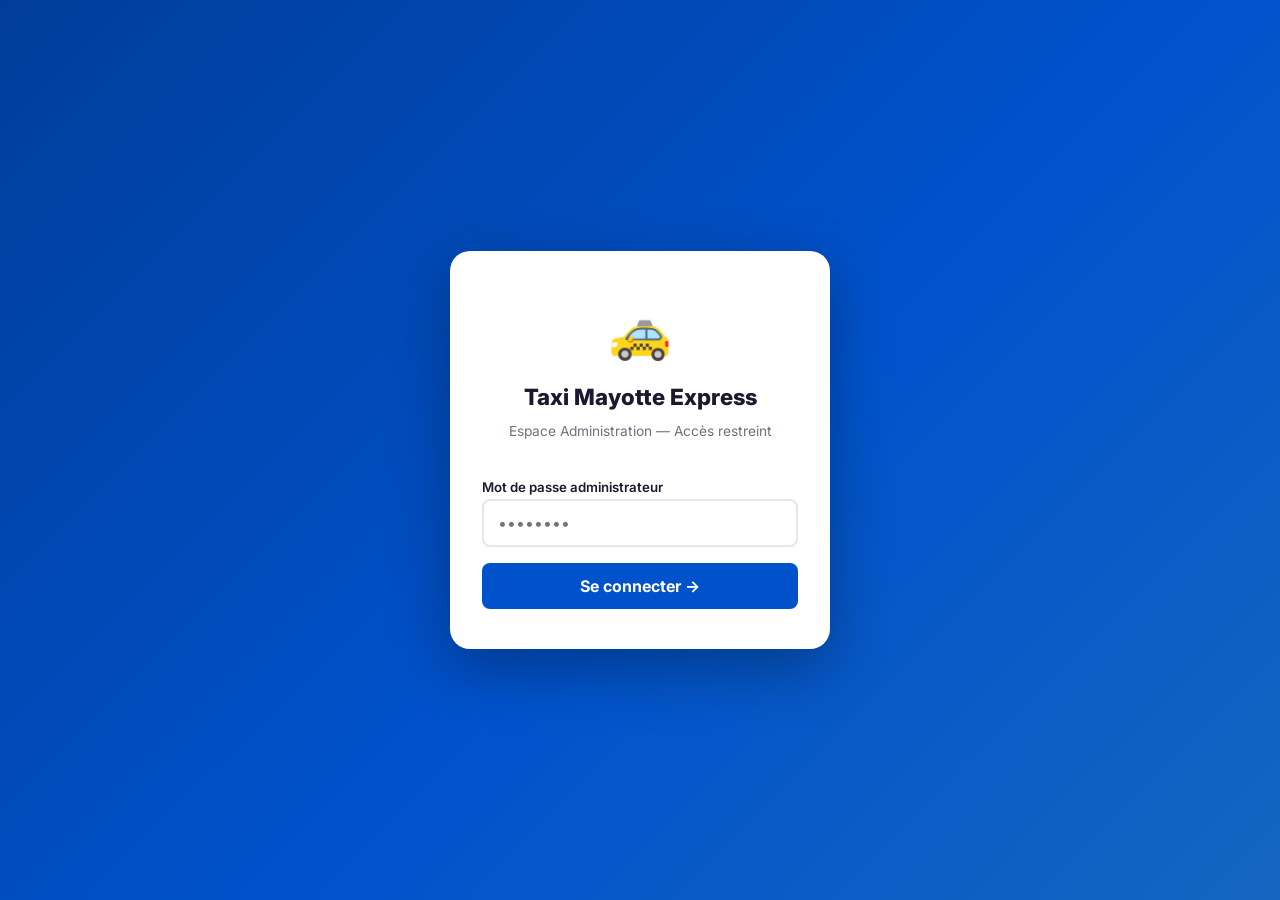
==== admin.html @ 7cada2dc "Ajout page admin avec dashboard, chauffeurs, demandes, abonnements" ====
<!DOCTYPE html>
<html lang="fr">
<head>
  <meta charset="UTF-8"/>
  <meta name="viewport" content="width=device-width,initial-scale=1.0"/>
  <title>Administration — Taxi Mayotte Express</title>
  <link href="https://fonts.googleapis.com/css2?family=Inter:wght@400;500;600;700;800&display=swap" rel="stylesheet"/>
  <style>
  :root{
    --primary:#0052cc;--primary-dark:#003d99;--primary-light:#e8f0fe;
    --accent:#f5a623;--success:#059669;--danger:#dc2626;--warning:#d97706;
    --text:#1a1a2e;--text-light:#6b7280;--bg:#f0f4f8;
    --white:#fff;--border:#e5e7eb;
    --sidebar-w:240px;--radius:12px;--radius-sm:8px;
    --shadow:0 2px 12px rgba(0,0,0,0.08);--shadow-lg:0 8px 32px rgba(0,0,0,0.14);
  }
  *,*::before,*::after{box-sizing:border-box;margin:0;padding:0;}
  body{font-family:'Inter',system-ui,sans-serif;color:var(--text);background:var(--bg);line-height:1.6;-webkit-font-smoothing:antialiased;}
  a{color:inherit;text-decoration:none;}

  /* ===== LOGIN ===== */
  #loginPage{
    min-height:100vh;display:flex;align-items:center;justify-content:center;
    background:linear-gradient(135deg,#003d99 0%,#0052cc 55%,#1565c0 100%);
    padding:20px;
  }
  .login-card{background:var(--white);border-radius:20px;padding:2.5rem 2rem;width:100%;max-width:380px;box-shadow:0 20px 60px rgba(0,0,0,0.3);text-align:center;}
  .login-logo{font-size:3.2rem;margin-bottom:0.4rem;}
  .login-title{font-size:1.4rem;font-weight:800;margin-bottom:0.3rem;}
  .login-sub{font-size:0.86rem;color:var(--text-light);margin-bottom:2rem;}
  .login-form{display:flex;flex-direction:column;gap:1rem;text-align:left;}
  .login-form label{font-size:0.83rem;font-weight:600;}
  .login-form input{width:100%;padding:12px 14px;border:2px solid var(--border);border-radius:var(--radius-sm);font-size:1rem;font-family:inherit;transition:border-color .2s;}
  .login-form input:focus{outline:none;border-color:var(--primary);}
  .login-btn{background:var(--primary);color:var(--white);padding:13px;border:none;border-radius:var(--radius-sm);font-size:1rem;font-weight:700;cursor:pointer;font-family:inherit;transition:background .2s,transform .1s;}
  .login-btn:hover{background:var(--primary-dark);transform:translateY(-1px);}
  .login-error{background:#fee2e2;color:#dc2626;padding:10px 14px;border-radius:var(--radius-sm);font-size:0.84rem;font-weight:600;display:none;text-align:center;margin-bottom:0.5rem;}
  @keyframes shake{0%,100%{transform:translateX(0);}20%,60%{transform:translateX(-8px);}40%,80%{transform:translateX(8px);}}
  .shake{animation:shake .4s ease;}

  /* ===== LAYOUT ===== */
  #adminPanel{display:flex;min-height:100vh;}

  /* SIDEBAR */
  .sidebar{
    width:var(--sidebar-w);background:var(--primary-dark);color:var(--white);
    display:flex;flex-direction:column;position:fixed;top:0;left:0;bottom:0;
    z-index:50;transition:transform .3s;overflow-y:auto;
  }
  .sidebar-logo{padding:1.4rem 1.2rem 1rem;display:flex;align-items:center;gap:10px;border-bottom:1px solid rgba(255,255,255,0.1);}
  .sidebar-logo-icon{font-size:2rem;}
  .sidebar-logo-text .s1{display:block;font-size:0.93rem;font-weight:800;}
  .sidebar-logo-text .s2{display:block;font-size:0.7rem;opacity:.7;}
  .sidebar-nav{padding:.8rem 0;flex:1;display:flex;flex-direction:column;gap:2px;}
  .nav-item{
    display:flex;align-items:center;gap:10px;padding:11px 1.2rem;cursor:pointer;
    font-size:0.88rem;font-weight:500;color:rgba(255,255,255,0.8);
    border-left:3px solid transparent;transition:background .15s;
  }
  .nav-item:hover{background:rgba(255,255,255,0.1);color:var(--white);}
  .nav-item.active{background:rgba(255,255,255,0.15);color:var(--white);border-left-color:var(--accent);}
  .nav-icon{font-size:1.15rem;width:22px;text-align:center;}
  .nav-badge{margin-left:auto;background:var(--accent);color:#111;font-size:0.68rem;font-weight:800;padding:2px 7px;border-radius:20px;}
  .sidebar-footer{padding:1rem 1.2rem;border-top:1px solid rgba(255,255,255,0.1);}
  .logout-btn{display:flex;align-items:center;gap:8px;padding:10px 12px;background:rgba(255,255,255,0.1);border:none;color:rgba(255,255,255,0.85);border-radius:var(--radius-sm);cursor:pointer;font-size:0.86rem;font-family:inherit;font-weight:500;width:100%;transition:background .15s;}
  .logout-btn:hover{background:rgba(220,38,38,0.35);color:var(--white);}

  /* MAIN */
  .main{margin-left:var(--sidebar-w);flex:1;display:flex;flex-direction:column;min-height:100vh;}
  .main-header{
    background:var(--white);border-bottom:1px solid var(--border);
    padding:14px 24px;display:flex;align-items:center;justify-content:space-between;
    position:sticky;top:0;z-index:40;box-shadow:var(--shadow);
  }
  .main-header-left{display:flex;align-items:center;gap:12px;}
  .page-title{font-size:1.15rem;font-weight:800;}
  .page-date{font-size:0.78rem;color:var(--text-light);}
  .admin-info{display:flex;align-items:center;gap:8px;font-size:0.86rem;font-weight:600;}
  .admin-avatar{width:36px;height:36px;background:var(--primary);color:var(--white);border-radius:50%;display:flex;align-items:center;justify-content:center;font-weight:800;font-size:0.9rem;}
  .hamburger{display:none;background:none;border:none;cursor:pointer;padding:6px;}
  .hamburger span{display:block;width:22px;height:2px;background:var(--text);margin:5px 0;transition:all .2s;}
  .main-content{padding:24px;flex:1;}

  /* SECTIONS */
  .section{display:none;}
  .section.active{display:block;}

  /* STATS */
  .stats-grid{display:grid;grid-template-columns:repeat(auto-fit,minmax(190px,1fr));gap:1.1rem;margin-bottom:1.8rem;}
  .stat-card{background:var(--white);border-radius:var(--radius);padding:1.3rem;box-shadow:var(--shadow);display:flex;align-items:center;gap:1rem;}
  .stat-icon{width:50px;height:50px;border-radius:var(--radius-sm);display:flex;align-items:center;justify-content:center;font-size:1.5rem;flex-shrink:0;}
  .si-blue{background:var(--primary-light);}
  .si-green{background:#d1fae5;}
  .si-orange{background:#fff7e6;}
  .si-red{background:#fee2e2;}
  .stat-value{font-size:1.9rem;font-weight:800;line-height:1;}
  .stat-label{font-size:0.78rem;color:var(--text-light);margin-top:3px;}

  /* CARDS */
  .content-card{background:var(--white);border-radius:var(--radius);padding:1.4rem;box-shadow:var(--shadow);margin-bottom:1.4rem;}
  .card-header{display:flex;align-items:center;justify-content:space-between;margin-bottom:1.1rem;padding-bottom:.8rem;border-bottom:1px solid var(--border);flex-wrap:wrap;gap:.6rem;}
  .card-title{font-size:.97rem;font-weight:700;}

  /* BUTTONS */
  .btn{display:inline-flex;align-items:center;gap:5px;padding:8px 16px;border-radius:var(--radius-sm);font-size:.84rem;font-weight:600;cursor:pointer;border:none;transition:all .15s;font-family:inherit;}
  .btn-primary{background:var(--primary);color:var(--white);}.btn-primary:hover{background:var(--primary-dark);}
  .btn-success{background:var(--success);color:var(--white);}.btn-success:hover{background:#047857;}
  .btn-danger{background:var(--danger);color:var(--white);}.btn-danger:hover{background:#b91c1c;}
  .btn-warning{background:var(--warning);color:var(--white);}.btn-warning:hover{background:#b45309;}
  .btn-ghost{background:transparent;color:var(--text-light);border:1px solid var(--border);}.btn-ghost:hover{background:var(--bg);color:var(--text);}
  .btn-sm{padding:5px 10px;font-size:.77rem;}

  /* TABLE */
  .table-wrap{overflow-x:auto;}
  table{width:100%;border-collapse:collapse;}
  th{background:var(--bg);padding:9px 12px;text-align:left;font-size:.76rem;font-weight:700;color:var(--text-light);text-transform:uppercase;letter-spacing:.5px;border-bottom:2px solid var(--border);}
  td{padding:11px 12px;border-bottom:1px solid var(--border);font-size:.86rem;}
  tr:last-child td{border-bottom:none;}
  tr:hover td{background:#f9fafb;}

  /* BADGES */
  .badge{display:inline-block;padding:3px 10px;border-radius:20px;font-size:.73rem;font-weight:700;}
  .b-actif{background:#d1fae5;color:#065f46;}
  .b-suspendu{background:#fee2e2;color:#991b1b;}
  .b-attente{background:#fff7e6;color:#92400e;}
  .b-approuve{background:#d1fae5;color:#065f46;}
  .b-refuse{background:#fee2e2;color:#991b1b;}
  .b-admin{background:#ede9fe;color:#5b21b6;}
  .b-paye{background:#d1fae5;color:#065f46;}
  .b-impaye{background:#fee2e2;color:#991b1b;}

  /* SEARCH */
  .search-wrap{position:relative;max-width:260px;}
  .search-wrap input{width:100%;padding:8px 12px 8px 34px;border:1px solid var(--border);border-radius:var(--radius-sm);font-size:.86rem;font-family:inherit;background:var(--bg);}
  .search-wrap input:focus{outline:none;border-color:var(--primary);background:var(--white);}
  .search-ico{position:absolute;left:10px;top:50%;transform:translateY(-50%);color:var(--text-light);font-size:.85rem;}

  /* DEMANDES */
  .demandes-grid{display:grid;grid-template-columns:repeat(auto-fill,minmax(290px,1fr));gap:1.1rem;}
  .demande-card{background:var(--white);border-radius:var(--radius);padding:1.2rem;box-shadow:var(--shadow);border-top:4px solid var(--warning);}
  .demande-card.approved{border-top-color:var(--success);}
  .demande-card.refused{border-top-color:var(--danger);}
  .demande-name{font-weight:700;font-size:.97rem;margin-bottom:3px;}
  .demande-meta{font-size:.82rem;color:var(--text-light);margin-bottom:.9rem;}
  .doc-row{display:flex;align-items:center;gap:6px;font-size:.79rem;color:var(--text-light);margin-bottom:3px;}
  .demande-actions{display:flex;gap:7px;margin-top:.9rem;}

  /* PARAMS */
  .params-grid{display:grid;grid-template-columns:repeat(auto-fit,minmax(280px,1fr));gap:1.4rem;}
  .param-box{background:var(--white);border-radius:var(--radius);padding:1.4rem;box-shadow:var(--shadow);}
  .param-box h3{font-size:.97rem;font-weight:700;margin-bottom:1.1rem;padding-bottom:.6rem;border-bottom:1px solid var(--border);}
  .fg{margin-bottom:.9rem;}
  .fg label{display:block;font-size:.82rem;font-weight:600;margin-bottom:4px;}
  .fg input,.fg select,.fg textarea{width:100%;padding:9px 12px;border:1px solid var(--border);border-radius:var(--radius-sm);font-size:.88rem;font-family:inherit;transition:border-color .2s;}
  .fg input:focus,.fg select:focus,.fg textarea:focus{outline:none;border-color:var(--primary);}
  .fg-note{font-size:.76rem;color:var(--text-light);margin-top:3px;}

  /* MODAL */
  .modal-overlay{display:none;position:fixed;top:0;left:0;right:0;bottom:0;background:rgba(0,0,0,0.5);z-index:200;align-items:center;justify-content:center;padding:20px;}
  .modal-overlay.open{display:flex;}
  .modal{background:var(--white);border-radius:var(--radius);padding:1.8rem;width:100%;max-width:460px;box-shadow:var(--shadow-lg);max-height:90vh;overflow-y:auto;}
  .modal-header{display:flex;align-items:center;justify-content:space-between;margin-bottom:1.3rem;}
  .modal-header h3{font-size:1.05rem;font-weight:800;}
  .modal-close{background:none;border:none;cursor:pointer;font-size:1.5rem;color:var(--text-light);line-height:1;padding:0;}
  .modal-close:hover{color:var(--text);}
  .modal-actions{display:flex;gap:8px;justify-content:flex-end;margin-top:1.2rem;}

  /* ACTIVITY */
  .activity-row{display:flex;align-items:center;gap:10px;padding:9px 0;border-bottom:1px solid var(--border);}
  .activity-row:last-child{border-bottom:none;}

  /* QUICK LINKS */
  .quick-links{display:flex;flex-wrap:wrap;gap:10px;}

  /* EMPTY */
  .empty-state{text-align:center;padding:2.5rem 1rem;color:var(--text-light);}
  .empty-state .ei{font-size:2.8rem;margin-bottom:.6rem;}

  /* RESPONSIVE */
  @media(max-width:899px){
    .sidebar{transform:translateX(-100%);}
    .sidebar.open{transform:translateX(0);}
    .main{margin-left:0;}
    .hamburger{display:block;}
    .main-content{padding:14px;}
    .stats-grid{grid-template-columns:1fr 1fr;}
  }
  @media(max-width:480px){
    .stat-card{padding:.9rem;}
    .stat-value{font-size:1.5rem;}
    .content-card{padding:1rem;}
    .params-grid{grid-template-columns:1fr;}
    .demandes-grid{grid-template-columns:1fr;}
  }
  </style>
</head>
<body>

<!-- ========== LOGIN ========== -->
<div id="loginPage">
  <div class="login-card" id="loginCard">
    <div class="login-logo">🚕</div>
    <h1 class="login-title">Taxi Mayotte Express</h1>
    <p class="login-sub">Espace Administration — Accès restreint</p>
    <div class="login-error" id="loginError">❌ Mot de passe incorrect</div>
    <form class="login-form" id="loginForm" autocomplete="off">
      <div>
        <label for="adminPass">Mot de passe administrateur</label>
        <input type="password" id="adminPass" placeholder="••••••••" autocomplete="current-password"/>
      </div>
      <button type="submit" class="login-btn">Se connecter →</button>
    </form>
  </div>
</div>

<!-- ========== PANNEAU ADMIN ========== -->
<div id="adminPanel" style="display:none">

  <!-- SIDEBAR -->
  <aside class="sidebar" id="sidebar">
    <div class="sidebar-logo">
      <span class="sidebar-logo-icon">🚕</span>
      <div class="sidebar-logo-text">
        <span class="s1">Taxi Mayotte Express</span>
        <span class="s2">Administration</span>
      </div>
    </div>
    <nav class="sidebar-nav">
      <div class="nav-item active" data-section="dashboard"><span class="nav-icon">📊</span>Tableau de bord</div>
      <div class="nav-item" data-section="chauffeurs"><span class="nav-icon">🚗</span>Chauffeurs</div>
      <div class="nav-item" data-section="demandes"><span class="nav-icon">📋</span>Demandes<span class="nav-badge" id="badge-demandes" style="display:none">0</span></div>
      <div class="nav-item" data-section="abonnements"><span class="nav-icon">💳</span>Abonnements</div>
      <div class="nav-item" data-section="parametres"><span class="nav-icon">⚙️</span>Paramètres</div>
    </nav>
    <div class="sidebar-footer">
      <button class="logout-btn" id="logoutBtn">🚪 Déconnexion</button>
    </div>
  </aside>

  <!-- MAIN -->
  <div class="main">
    <header class="main-header">
      <div class="main-header-left">
        <button class="hamburger" id="hamburger"><span></span><span></span><span></span></button>
        <div>
          <div class="page-title" id="pageTitle">Tableau de bord</div>
          <div class="page-date" id="pageDate"></div>
        </div>
      </div>
      <div class="admin-info">
        <div class="admin-avatar">A</div>
        <span>Administrateur</span>
      </div>
    </header>

    <div class="main-content">

      <!-- ===== DASHBOARD ===== -->
      <div class="section active" id="section-dashboard">
        <div class="stats-grid">
          <div class="stat-card"><div class="stat-icon si-blue">🚗</div><div><div class="stat-value" id="s-total">0</div><div class="stat-label">Total chauffeurs</div></div></div>
          <div class="stat-card"><div class="stat-icon si-green">✅</div><div><div class="stat-value" id="s-actifs">0</div><div class="stat-label">Chauffeurs actifs</div></div></div>
          <div class="stat-card"><div class="stat-icon si-orange">📋</div><div><div class="stat-value" id="s-demandes">0</div><div class="stat-label">Demandes en attente</div></div></div>
          <div class="stat-card"><div class="stat-icon si-red">💳</div><div><div class="stat-value" id="s-impayes">0</div><div class="stat-label">Abonnements impayés</div></div></div>
        </div>
        <div class="content-card">
          <div class="card-header"><span class="card-title">🕐 Activité récente</span></div>
          <div id="activityList"></div>
        </div>
        <div class="content-card">
          <div class="card-header"><span class="card-title">🔗 Accès rapide</span></div>
          <div class="quick-links">
            <button class="btn btn-primary" onclick="navigateTo('chauffeurs')">➕ Ajouter un chauffeur</button>
            <button class="btn btn-warning" onclick="navigateTo('demandes')">📋 Voir les demandes</button>
            <a href="index.html" target="_blank" class="btn btn-ghost">🌐 Voir le site</a>
            <a href="https://wa.me/262639202699" target="_blank" class="btn btn-ghost">💬 WhatsApp</a>
          </div>
        </div>
      </div>

      <!-- ===== CHAUFFEURS ===== -->
      <div class="section" id="section-chauffeurs">
        <div class="content-card">
          <div class="card-header">
            <span class="card-title">🚗 Liste des chauffeurs</span>
            <div style="display:flex;gap:8px;align-items:center;flex-wrap:wrap;">
              <div class="search-wrap">
                <span class="search-ico">🔍</span>
                <input type="text" id="searchC" placeholder="Rechercher…" oninput="filterC()">
              </div>
              <button class="btn btn-primary" onclick="openModal('mAddC')">➕ Ajouter</button>
            </div>
          </div>
          <div class="table-wrap">
            <table>
              <thead><tr><th>Chauffeur</th><th>Téléphone</th><th>Statut</th><th>Abonnement</th><th>Inscrit le</th><th>Actions</th></tr></thead>
              <tbody id="tblC"></tbody>
            </table>
          </div>
        </div>
      </div>

      <!-- ===== DEMANDES ===== -->
      <div class="section" id="section-demandes">
        <div style="display:flex;justify-content:space-between;align-items:center;margin-bottom:1.1rem;flex-wrap:wrap;gap:.6rem;">
          <h2 style="font-size:1.05rem;font-weight:800;">📋 Demandes d'inscription</h2>
          <button class="btn btn-primary" onclick="openModal('mAddD')">➕ Nouvelle demande</button>
        </div>
        <div class="demandes-grid" id="demandesGrid"></div>
        <div id="demandesEmpty" class="empty-state" style="display:none;"><div class="ei">🎉</div><p>Aucune demande en attente</p></div>
      </div>

      <!-- ===== ABONNEMENTS ===== -->
      <div class="section" id="section-abonnements">
        <div class="content-card">
          <div class="card-header"><span class="card-title">💳 Gestion des abonnements</span></div>
          <div class="table-wrap">
            <table>
              <thead><tr><th>Chauffeur</th><th>Plan</th><th>Paiement</th><th>Renouvellement</th><th>Actions</th></tr></thead>
              <tbody id="tblA"></tbody>
            </table>
          </div>
        </div>
      </div>

      <!-- ===== PARAMÈTRES ===== -->
      <div class="section" id="section-parametres">
        <div class="params-grid">
          <div class="param-box">
            <h3>📱 Coordonnées du site</h3>
            <div class="fg"><label>Numéro de téléphone</label><input type="tel" id="p-tel" value="+262 639 20 26 99"/></div>
            <div class="fg"><label>Nom de la plateforme</label><input type="text" id="p-nom" value="Taxi Mayotte Express"/></div>
            <button class="btn btn-primary" onclick="saveParams()">💾 Enregistrer</button>
          </div>
          <div class="param-box">
            <h3>💳 Abonnement mensuel</h3>
            <div class="fg"><label>Prix mensuel (€)</label><input type="number" id="p-prix" value="29" min="0"/><p class="fg-note">Compte admin : gratuit et illimité</p></div>
            <div class="fg">
              <label>Devise</label>
              <select id="p-devise"><option value="EUR">Euro (€)</option><option value="XAF">Franc CFA</option></select>
            </div>
            <button class="btn btn-primary" onclick="saveParams()">💾 Enregistrer</button>
          </div>
          <div class="param-box">
            <h3>🔑 Changer le mot de passe</h3>
            <div class="fg"><label>Mot de passe actuel</label><input type="password" id="p-old" placeholder="••••••••"/></div>
            <div class="fg"><label>Nouveau mot de passe</label><input type="password" id="p-new" placeholder="••••••••"/></div>
            <div class="fg"><label>Confirmer</label><input type="password" id="p-confirm" placeholder="••••••••"/></div>
            <button class="btn btn-primary" onclick="changePass()">🔑 Changer</button>
            <p id="p-msg" style="margin-top:8px;font-size:.81rem;"></p>
          </div>
          <div class="param-box">
            <h3>🌐 Liens utiles</h3>
            <div style="display:flex;flex-direction:column;gap:8px;">
              <a href="index.html" target="_blank" class="btn btn-ghost">🌐 Voir le site public</a>
              <a href="https://app.netlify.com" target="_blank" class="btn btn-ghost">🚀 Netlify Dashboard</a>
              <a href="https://github.com/nassimnissam54-droid/TAXI-MAYOTTE" target="_blank" class="btn btn-ghost">📁 Dépôt GitHub</a>
            </div>
          </div>
        </div>
      </div>

    </div>
  </div>
</div>

<!-- MODAL AJOUTER CHAUFFEUR -->
<div class="modal-overlay" id="mAddC">
  <div class="modal">
    <div class="modal-header"><h3>➕ Ajouter un chauffeur</h3><button class="modal-close" onclick="closeModal('mAddC')">×</button></div>
    <form id="fAddC">
      <div class="fg"><label>Prénom et Nom *</label><input type="text" id="c-nom" required placeholder="Ex : Mohamed Ali"/></div>
      <div class="fg"><label>Téléphone *</label><input type="tel" id="c-tel" required placeholder="+262 639 XX XX XX"/></div>
      <div class="fg"><label>Email</label><input type="email" id="c-email" placeholder="email@exemple.com"/></div>
      <div class="fg"><label>N° carte professionnelle taxi</label><input type="text" id="c-carte" placeholder="TXI-976-XXX"/></div>
      <div class="fg"><label>Statut</label><select id="c-statut"><option value="actif">Actif</option><option value="suspendu">Suspendu</option></select></div>
      <div class="fg"><label>Abonnement</label><select id="c-abo"><option value="mensuel">Mensuel (payant)</option><option value="gratuit">Gratuit (admin)</option></select></div>
      <div class="modal-actions">
        <button type="button" class="btn btn-ghost" onclick="closeModal('mAddC')">Annuler</button>
        <button type="submit" class="btn btn-primary">✅ Ajouter</button>
      </div>
    </form>
  </div>
</div>

<!-- MODAL AJOUTER DEMANDE -->
<div class="modal-overlay" id="mAddD">
  <div class="modal">
    <div class="modal-header"><h3>📋 Nouvelle demande</h3><button class="modal-close" onclick="closeModal('mAddD')">×</button></div>
    <form id="fAddD">
      <div class="fg"><label>Prénom et Nom *</label><input type="text" id="d-nom" required placeholder="Ex : Youssouf Madi"/></div>
      <div class="fg"><label>Téléphone *</label><input type="tel" id="d-tel" required placeholder="+262 639 XX XX XX"/></div>
      <div class="fg">
        <label>Documents fournis</label>
        <div style="display:flex;flex-direction:column;gap:5px;margin-top:5px;">
          <label style="font-weight:400;display:flex;align-items:center;gap:7px;cursor:pointer;font-size:.87rem;"><input type="checkbox" id="dc1"/> Carte professionnelle taxi</label>
          <label style="font-weight:400;display:flex;align-items:center;gap:7px;cursor:pointer;font-size:.87rem;"><input type="checkbox" id="dc2"/> Permis de conduire</label>
          <label style="font-weight:400;display:flex;align-items:center;gap:7px;cursor:pointer;font-size:.87rem;"><input type="checkbox" id="dc3"/> Carte grise du véhicule</label>
          <label style="font-weight:400;display:flex;align-items:center;gap:7px;cursor:pointer;font-size:.87rem;"><input type="checkbox" id="dc4"/> Attestation d'assurance taxi</label>
          <label style="font-weight:400;display:flex;align-items:center;gap:7px;cursor:pointer;font-size:.87rem;"><input type="checkbox" id="dc5"/> Justificatif d'identité (CNI/passeport)</label>
        </div>
      </div>
      <div class="fg"><label>Notes</label><textarea id="d-notes" rows="2" placeholder="Observations…"></textarea></div>
      <div class="modal-actions">
        <button type="button" class="btn btn-ghost" onclick="closeModal('mAddD')">Annuler</button>
        <button type="submit" class="btn btn-primary">✅ Enregistrer</button>
      </div>
    </form>
  </div>
</div>

<div id="sidebarOverlay" style="display:none;position:fixed;top:0;left:0;right:0;bottom:0;background:rgba(0,0,0,0.4);z-index:49;" onclick="closeSidebar()"></div>

<script>
// ── CONFIG ──────────────────────────────────────────────────
const K_PASS = 'tme_pass', K_CH = 'tme_ch', K_DM = 'tme_dm', K_PR = 'tme_pr';
const DEFAULT_PASS = 'Admin@2024';

const INIT_CH = [
  {id:1,nom:'Nassim (Administrateur)',tel:'+262 639 20 26 99',email:'',carte:'ADMIN',statut:'actif',abo:'gratuit',date:'2024-01-01'},
  {id:2,nom:'Mohamed Ali Ousseni',   tel:'+262 639 11 22 33',email:'',carte:'TXI-976-001',statut:'actif',    abo:'mensuel',date:'2025-03-15'},
  {id:3,nom:'Fatima Halidi',         tel:'+262 639 44 55 66',email:'',carte:'TXI-976-002',statut:'actif',    abo:'mensuel',date:'2025-04-01'},
  {id:4,nom:'Said Hamada',           tel:'+262 639 77 88 99',email:'',carte:'TXI-976-003',statut:'suspendu', abo:'mensuel',date:'2025-04-20'},
];
const INIT_DM = [
  {id:1,nom:'Youssouf Madi',   tel:'+262 639 00 11 22',date:'2026-06-01',statut:'attente',docs:{d1:true,d2:true,d3:true,d4:false,d5:true},notes:''},
  {id:2,nom:'Nassima Raifiki', tel:'+262 639 33 44 55',date:'2026-06-03',statut:'attente',docs:{d1:true,d2:true,d3:false,d4:true,d5:true},notes:'Documents en cours'},
];
const DOC_LABELS = {d1:'Carte professionnelle taxi',d2:'Permis de conduire',d3:'Carte grise du véhicule',d4:'Attestation assurance taxi',d5:'Justificatif d\'identité'};

// ── STORAGE ──────────────────────────────────────────────────
const getPass = ()=> localStorage.getItem(K_PASS)||DEFAULT_PASS;
const getCH   = ()=>{ try{return JSON.parse(localStorage.getItem(K_CH))||INIT_CH;}catch(e){return INIT_CH;} };
const getDM   = ()=>{ try{return JSON.parse(localStorage.getItem(K_DM))||INIT_DM;}catch(e){return INIT_DM;} };
const saveCH  = d=> localStorage.setItem(K_CH, JSON.stringify(d));
const saveDM  = d=> localStorage.setItem(K_DM, JSON.stringify(d));

// ── LOGIN ────────────────────────────────────────────────────
document.getElementById('loginForm').addEventListener('submit',function(e){
  e.preventDefault();
  if(document.getElementById('adminPass').value === getPass()){
    sessionStorage.setItem('tme_ok','1');
    showAdmin();
  } else {
    document.getElementById('loginError').style.display='block';
    const card=document.getElementById('loginCard');
    card.classList.add('shake');
    setTimeout(()=>card.classList.remove('shake'),400);
    document.getElementById('adminPass').value='';
  }
});

function showAdmin(){
  document.getElementById('loginPage').style.display='none';
  document.getElementById('adminPanel').style.display='flex';
  initAdmin();
}

window.addEventListener('DOMContentLoaded',function(){
  if(sessionStorage.getItem('tme_ok')==='1') showAdmin();
  const now=new Date();
  document.getElementById('pageDate').textContent=
    now.toLocaleDateString('fr-FR',{weekday:'long',year:'numeric',month:'long',day:'numeric'});
});

document.getElementById('logoutBtn').addEventListener('click',function(){
  sessionStorage.removeItem('tme_ok');
  document.getElementById('loginPage').style.display='flex';
  document.getElementById('adminPanel').style.display='none';
  document.getElementById('adminPass').value='';
  document.getElementById('loginError').style.display='none';
});

// ── NAVIGATION ───────────────────────────────────────────────
const TITLES={dashboard:'Tableau de bord',chauffeurs:'Chauffeurs',demandes:'Demandes d\'inscription',abonnements:'Abonnements',parametres:'Paramètres'};

document.querySelectorAll('.nav-item').forEach(el=>{
  el.addEventListener('click',function(){ navigateTo(this.dataset.section); closeSidebar(); });
});

function navigateTo(s){
  document.querySelectorAll('.nav-item').forEach(i=>i.classList.remove('active'));
  document.querySelector('[data-section="'+s+'"]').classList.add('active');
  document.querySelectorAll('.section').forEach(x=>x.classList.remove('active'));
  document.getElementById('section-'+s).classList.add('active');
  document.getElementById('pageTitle').textContent=TITLES[s]||s;
  if(s==='dashboard')   renderDash();
  if(s==='chauffeurs')  renderCH();
  if(s==='demandes')    renderDM();
  if(s==='abonnements') renderABO();
}

// Hamburger
document.getElementById('hamburger').addEventListener('click',()=>{
  document.getElementById('sidebar').classList.add('open');
  document.getElementById('sidebarOverlay').style.display='block';
});
function closeSidebar(){
  document.getElementById('sidebar').classList.remove('open');
  document.getElementById('sidebarOverlay').style.display='none';
}

// ── INIT ─────────────────────────────────────────────────────
function initAdmin(){ renderDash(); updateBadge(); }

// ── DASHBOARD ────────────────────────────────────────────────
function renderDash(){
  const ch=getCH(), dm=getDM();
  document.getElementById('s-total').textContent   = ch.length;
  document.getElementById('s-actifs').textContent  = ch.filter(c=>c.statut==='actif').length;
  document.getElementById('s-demandes').textContent= dm.filter(d=>d.statut==='attente').length;
  document.getElementById('s-impayes').textContent = ch.filter(c=>c.abo==='mensuel'&&c.statut==='suspendu').length;
  updateBadge();
  // Activité
  const acts=[];
  ch.slice().reverse().slice(0,3).forEach(c=>acts.push({icon:'🚗',text:`Chauffeur <b>${c.nom}</b> — ${c.statut}`,date:c.date}));
  dm.slice().reverse().slice(0,3).forEach(d=>{
    const s=d.statut==='attente'?'⏳ En attente':d.statut==='approuve'?'✅ Approuvé':'❌ Refusé';
    acts.push({icon:'📋',text:`Demande de <b>${d.nom}</b> — ${s}`,date:d.date});
  });
  acts.sort((a,b)=>new Date(b.date)-new Date(a.date));
  const al=document.getElementById('activityList');
  al.innerHTML = acts.length
    ? acts.slice(0,6).map(a=>`<div class="activity-row"><span style="font-size:1.2rem">${a.icon}</span><span style="font-size:.85rem;flex:1">${a.text}</span><span style="font-size:.76rem;color:var(--text-light);white-space:nowrap">${fmtDate(a.date)}</span></div>`).join('')
    : '<div class="empty-state"><div class="ei">📭</div><p>Aucune activité</p></div>';
}

function updateBadge(){
  const n=getDM().filter(d=>d.statut==='attente').length;
  const b=document.getElementById('badge-demandes');
  b.textContent=n; b.style.display=n>0?'inline-block':'none';
}

// ── CHAUFFEURS ───────────────────────────────────────────────
function renderCH(f=''){
  const data=getCH().filter(c=>!f||c.nom.toLowerCase().includes(f.toLowerCase())||c.tel.includes(f));
  const tb=document.getElementById('tblC');
  if(!data.length){tb.innerHTML='<tr><td colspan="6" style="text-align:center;color:var(--text-light);padding:2rem;">Aucun résultat</td></tr>';return;}
  tb.innerHTML=data.map(c=>`
    <tr>
      <td><b>${c.nom}</b>${c.carte?`<br><small style="color:var(--text-light)">${c.carte}</small>`:''}</td>
      <td><a href="tel:${c.tel}" style="color:var(--primary)">${c.tel}</a></td>
      <td><span class="badge ${c.statut==='actif'?'b-actif':'b-suspendu'}">${c.statut==='actif'?'✅ Actif':'🚫 Suspendu'}</span></td>
      <td>${c.abo==='gratuit'?'<span class="badge b-admin">⭐ Gratuit</span>':'<span class="badge b-paye">💳 Mensuel</span>'}</td>
      <td style="color:var(--text-light);font-size:.8rem">${fmtDate(c.date)}</td>
      <td>
        <div style="display:flex;gap:5px;flex-wrap:wrap">
          <button class="btn btn-sm ${c.statut==='actif'?'btn-warning':'btn-success'}" onclick="toggleStatut(${c.id})">${c.statut==='actif'?'🚫':'✅'}</button>
          <button class="btn btn-sm btn-danger" onclick="deleteCH(${c.id})">🗑️</button>
        </div>
      </td>
    </tr>`).join('');
}
function filterC(){ renderCH(document.getElementById('searchC').value); }
function toggleStatut(id){
  const ch=getCH(); const c=ch.find(x=>x.id===id);
  if(c) c.statut=c.statut==='actif'?'suspendu':'actif';
  saveCH(ch); renderCH(); renderDash();
}
function deleteCH(id){
  if(!confirm('Supprimer ce chauffeur ?')) return;
  saveCH(getCH().filter(c=>c.id!==id)); renderCH(); renderDash();
}
document.getElementById('fAddC').addEventListener('submit',function(e){
  e.preventDefault();
  const ch=getCH();
  ch.push({
    id:ch.length?Math.max(...ch.map(c=>c.id))+1:1,
    nom:document.getElementById('c-nom').value.trim(),
    tel:document.getElementById('c-tel').value.trim(),
    email:document.getElementById('c-email').value.trim(),
    carte:document.getElementById('c-carte').value.trim(),
    statut:document.getElementById('c-statut').value,
    abo:document.getElementById('c-abo').value,
    date:new Date().toISOString().split('T')[0],
  });
  saveCH(ch); closeModal('mAddC'); this.reset(); renderCH(); renderDash();
});

// ── DEMANDES ─────────────────────────────────────────────────
function renderDM(){
  const dm=getDM();
  const grid=document.getElementById('demandesGrid');
  const empty=document.getElementById('demandesEmpty');
  if(!dm.length){grid.innerHTML='';empty.style.display='block';return;}
  empty.style.display='none';
  grid.innerHTML=dm.map(d=>{
    const docsHtml=Object.entries(d.docs||{}).map(([k,v])=>`<div class="doc-row"><span>${v?'✅':'❌'}</span><span>${DOC_LABELS[k]}</span></div>`).join('');
    const allOk=Object.values(d.docs||{}).every(Boolean);
    const actionsHtml=d.statut==='attente'
      ?`<div class="demande-actions">
          <button class="btn btn-sm btn-success" onclick="approveDM(${d.id})" ${allOk?'':'style="opacity:.55"'}>✅ Approuver</button>
          <button class="btn btn-sm btn-danger" onclick="refuseDM(${d.id})">❌ Refuser</button>
        </div>`
      :d.statut==='approuve'
        ?'<span class="badge b-approuve">✅ Approuvée</span>'
        :'<span class="badge b-refuse">❌ Refusée</span>';
    return `<div class="demande-card ${d.statut==='approuve'?'approved':d.statut==='refuse'?'refused':''}">
      <div class="demande-name">${d.nom}</div>
      <div class="demande-meta">📱 ${d.tel} &nbsp;·&nbsp; 📅 ${fmtDate(d.date)}</div>
      ${d.notes?`<p style="font-size:.8rem;color:var(--text-light);margin-bottom:.7rem">📝 ${d.notes}</p>`:''}
      <div style="margin-bottom:.7rem"><small style="font-size:.76rem;font-weight:700;color:var(--text-light)">DOCUMENTS (${Object.values(d.docs||{}).filter(Boolean).length}/5)</small>${docsHtml}</div>
      ${actionsHtml}
    </div>`;
  }).join('');
}
function approveDM(id){
  const dm=getDM(); const d=dm.find(x=>x.id===id); if(!d) return;
  if(!confirm(`Approuver ${d.nom} et créer son compte chauffeur ?`)) return;
  d.statut='approuve'; saveDM(dm);
  const ch=getCH();
  ch.push({id:ch.length?Math.max(...ch.map(c=>c.id))+1:1,nom:d.nom,tel:d.tel,email:'',carte:'',statut:'actif',abo:'mensuel',date:new Date().toISOString().split('T')[0]});
  saveCH(ch); renderDM(); renderDash(); updateBadge();
  alert(`✅ ${d.nom} approuvé(e) et ajouté(e) à la liste des chauffeurs !`);
}
function refuseDM(id){
  const dm=getDM(); const d=dm.find(x=>x.id===id);
  if(!d||!confirm(`Refuser la demande de ${d.nom} ?`)) return;
  d.statut='refuse'; saveDM(dm); renderDM(); updateBadge();
}
document.getElementById('fAddD').addEventListener('submit',function(e){
  e.preventDefault();
  const dm=getDM();
  dm.push({
    id:dm.length?Math.max(...dm.map(d=>d.id))+1:1,
    nom:document.getElementById('d-nom').value.trim(),
    tel:document.getElementById('d-tel').value.trim(),
    date:new Date().toISOString().split('T')[0],
    statut:'attente',
    docs:{d1:document.getElementById('dc1').checked,d2:document.getElementById('dc2').checked,d3:document.getElementById('dc3').checked,d4:document.getElementById('dc4').checked,d5:document.getElementById('dc5').checked},
    notes:document.getElementById('d-notes').value.trim(),
  });
  saveDM(dm); closeModal('mAddD'); this.reset(); renderDM(); updateBadge();
});

// ── ABONNEMENTS ──────────────────────────────────────────────
function renderABO(){
  const ch=getCH().filter(c=>c.abo!=='gratuit');
  const tb=document.getElementById('tblA');
  if(!ch.length){tb.innerHTML='<tr><td colspan="5" style="text-align:center;color:var(--text-light);padding:2rem;">Aucun abonnement payant</td></tr>';return;}
  tb.innerHTML=ch.map(c=>{
    const d=new Date(c.date); d.setMonth(d.getMonth()+1);
    return `<tr>
      <td><b>${c.nom}</b><br><small style="color:var(--text-light)">${c.tel}</small></td>
      <td><span class="badge b-admin">Mensuel</span></td>
      <td>${c.statut==='actif'?'<span class="badge b-paye">✅ À jour</span>':'<span class="badge b-impaye">⚠️ Impayé</span>'}</td>
      <td style="font-size:.82rem">${d.toLocaleDateString('fr-FR')}</td>
      <td><button class="btn btn-sm ${c.statut==='actif'?'btn-warning':'btn-success'}" onclick="toggleStatut(${c.id});renderABO();">${c.statut==='actif'?'🚫 Suspendre':'✅ Activer'}</button></td>
    </tr>`;
  }).join('');
}

// ── PARAMÈTRES ───────────────────────────────────────────────
function saveParams(){
  localStorage.setItem(K_PR,JSON.stringify({
    tel:document.getElementById('p-tel').value,
    nom:document.getElementById('p-nom').value,
    prix:document.getElementById('p-prix').value,
    devise:document.getElementById('p-devise').value,
  }));
  alert('✅ Paramètres enregistrés !');
}
function changePass(){
  const op=document.getElementById('p-old').value;
  const np=document.getElementById('p-new').value;
  const cp=document.getElementById('p-confirm').value;
  const msg=document.getElementById('p-msg');
  if(op!==getPass()){msg.style.color='var(--danger)';msg.textContent='❌ Mot de passe actuel incorrect.';return;}
  if(np.length<6){msg.style.color='var(--danger)';msg.textContent='❌ Minimum 6 caractères.';return;}
  if(np!==cp){msg.style.color='var(--danger)';msg.textContent='❌ Les mots de passe ne correspondent pas.';return;}
  localStorage.setItem(K_PASS,np);
  msg.style.color='var(--success)';msg.textContent='✅ Mot de passe changé !';
  document.getElementById('p-old').value='';
  document.getElementById('p-new').value='';
  document.getElementById('p-confirm').value='';
}

// ── MODALS ───────────────────────────────────────────────────
function openModal(id){ document.getElementById(id).classList.add('open'); }
function closeModal(id){ document.getElementById(id).classList.remove('open'); }
document.querySelectorAll('.modal-overlay').forEach(o=>{
  o.addEventListener('click',function(e){ if(e.target===this) this.classList.remove('open'); });
});

// ── UTILS ────────────────────────────────────────────────────
function fmtDate(s){
  if(!s) return '';
  try{ return new Date(s+'T12:00:00').toLocaleDateString('fr-FR',{day:'numeric',month:'short',year:'numeric'}); }
  catch(e){ return s; }
}
</script>
</body>
</html>
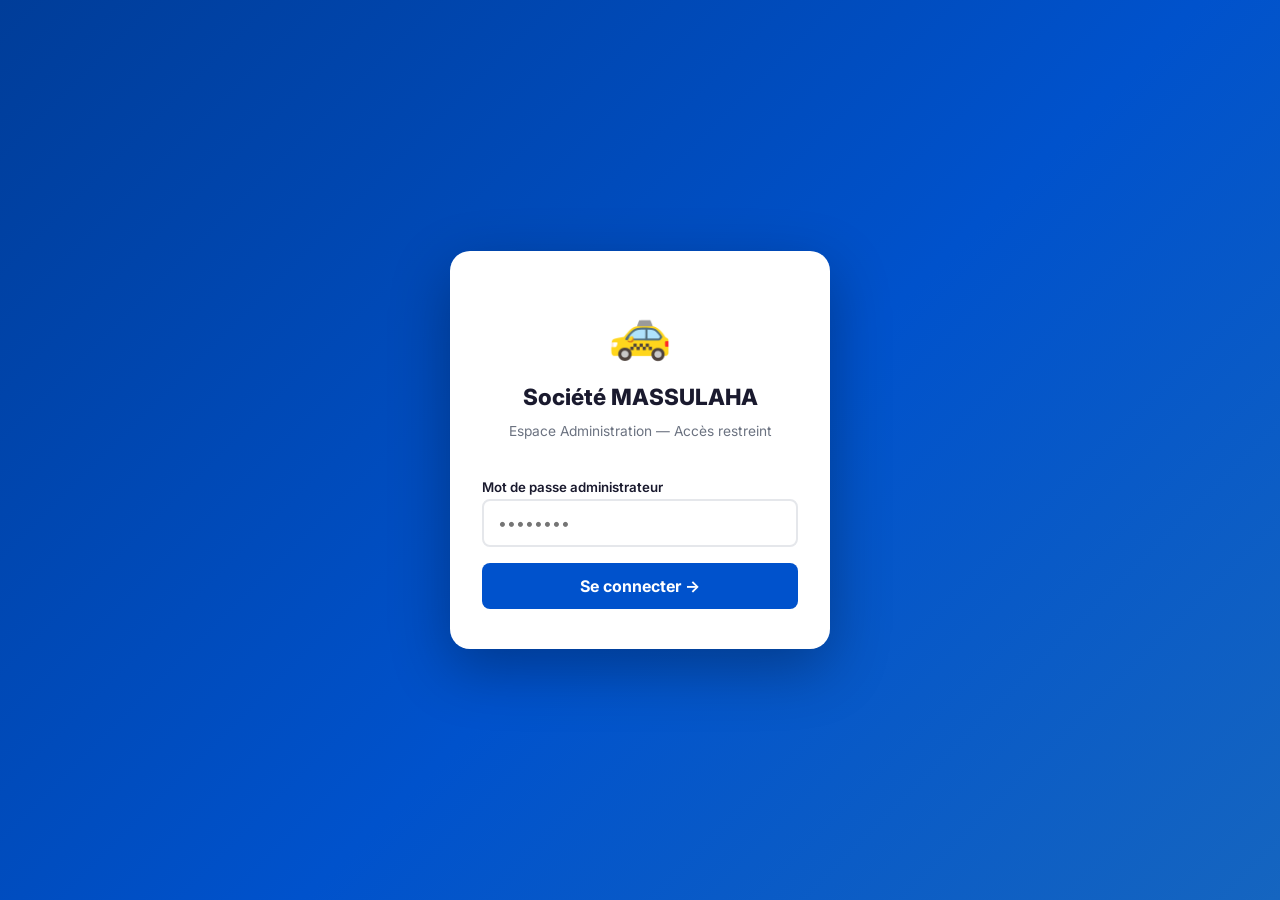
==== commit e996f37d: "rename to MASSULAHA admin.html" ====
--- a/admin.html
+++ b/admin.html
@@ -3,7 +3,7 @@
 <head>
   <meta charset="UTF-8"/>
   <meta name="viewport" content="width=device-width,initial-scale=1.0"/>
-  <title>Administration — Taxi Mayotte Express</title>
+  <title>Administration — Société MASSULAHA</title>
   <link href="https://fonts.googleapis.com/css2?family=Inter:wght@400;500;600;700;800&display=swap" rel="stylesheet"/>
   <style>
   :root{
@@ -129,6 +129,12 @@
   .b-paye{background:#d1fae5;color:#065f46;}
   .b-impaye{background:#fee2e2;color:#991b1b;}
 
+  /* AVATAR CHAUFFEUR */
+  .ch-cell{display:flex;align-items:center;gap:10px;}
+  .ch-avatar{width:42px;height:42px;border-radius:50%;object-fit:cover;flex-shrink:0;border:2px solid var(--border);}
+  .ch-avatar-ini{width:42px;height:42px;border-radius:50%;display:flex;align-items:center;justify-content:center;color:var(--white);font-weight:800;font-size:.95rem;flex-shrink:0;border:2px solid transparent;}
+  .photo-preview-sm{width:68px;height:68px;border-radius:50%;object-fit:cover;display:none;margin-top:8px;border:2px solid var(--border);}
+
   /* SEARCH */
   .search-wrap{position:relative;max-width:260px;}
   .search-wrap input{width:100%;padding:8px 12px 8px 34px;border:1px solid var(--border);border-radius:var(--radius-sm);font-size:.86rem;font-family:inherit;background:var(--bg);}
@@ -200,7 +206,7 @@
 <div id="loginPage">
   <div class="login-card" id="loginCard">
     <div class="login-logo">🚕</div>
-    <h1 class="login-title">Taxi Mayotte Express</h1>
+    <h1 class="login-title">Société MASSULAHA</h1>
     <p class="login-sub">Espace Administration — Accès restreint</p>
     <div class="login-error" id="loginError">❌ Mot de passe incorrect</div>
     <form class="login-form" id="loginForm" autocomplete="off">
@@ -221,7 +227,7 @@
     <div class="sidebar-logo">
       <span class="sidebar-logo-icon">🚕</span>
       <div class="sidebar-logo-text">
-        <span class="s1">Taxi Mayotte Express</span>
+        <span class="s1">Société MASSULAHA</span>
         <span class="s2">Administration</span>
       </div>
     </div>
@@ -329,7 +335,7 @@
           <div class="param-box">
             <h3>📱 Coordonnées du site</h3>
             <div class="fg"><label>Numéro de téléphone</label><input type="tel" id="p-tel" value="+262 639 20 26 99"/></div>
-            <div class="fg"><label>Nom de la plateforme</label><input type="text" id="p-nom" value="Taxi Mayotte Express"/></div>
+            <div class="fg"><label>Nom de la plateforme</label><input type="text" id="p-nom" value="Société MASSULAHA"/></div>
             <button class="btn btn-primary" onclick="saveParams()">💾 Enregistrer</button>
           </div>
           <div class="param-box">
@@ -370,6 +376,11 @@
     <div class="modal-header"><h3>➕ Ajouter un chauffeur</h3><button class="modal-close" onclick="closeModal('mAddC')">×</button></div>
     <form id="fAddC">
       <div class="fg"><label>Prénom et Nom *</label><input type="text" id="c-nom" required placeholder="Ex : Mohamed Ali"/></div>
+      <div class="fg">
+        <label>Photo de profil</label>
+        <input type="file" id="c-photo" accept="image/*" style="font-size:.84rem;" onchange="previewAddPhoto(this)"/>
+        <img id="c-photo-prev" class="photo-preview-sm" alt="Aperçu"/>
+      </div>
       <div class="fg"><label>Téléphone *</label><input type="tel" id="c-tel" required placeholder="+262 639 XX XX XX"/></div>
       <div class="fg"><label>Email</label><input type="email" id="c-email" placeholder="email@exemple.com"/></div>
       <div class="fg"><label>N° carte professionnelle taxi</label><input type="text" id="c-carte" placeholder="TXI-976-XXX"/></div>
@@ -531,6 +542,43 @@
   b.textContent=n; b.style.display=n>0?'inline-block':'none';
 }
 
+// ── PHOTO HELPERS ────────────────────────────────────────────
+const AVATAR_COLORS=['#0052cc','#059669','#d97706','#7c3aed','#dc2626','#0891b2','#be185d','#b45309'];
+function compressImage(file){
+  return new Promise(resolve=>{
+    const reader=new FileReader();
+    reader.onload=ev=>{
+      const img=new Image();
+      img.onload=()=>{
+        const MAX=150;
+        let w=img.width,h=img.height;
+        if(w>h){if(w>MAX){h=Math.round(h*MAX/w);w=MAX;}}
+        else{if(h>MAX){w=Math.round(w*MAX/h);h=MAX;}}
+        const c=document.createElement('canvas');
+        c.width=w;c.height=h;
+        c.getContext('2d').drawImage(img,0,0,w,h);
+        resolve(c.toDataURL('image/jpeg',0.82));
+      };
+      img.src=ev.target.result;
+    };
+    reader.readAsDataURL(file);
+  });
+}
+function previewAddPhoto(input){
+  const prev=document.getElementById('c-photo-prev');
+  if(input.files&&input.files[0]){
+    const r=new FileReader();
+    r.onload=e=>{prev.src=e.target.result;prev.style.display='block';};
+    r.readAsDataURL(input.files[0]);
+  } else {prev.style.display='none';}
+}
+function renderAvatar(c){
+  if(c.photo) return `<img src="${c.photo}" alt="${c.nom}" class="ch-avatar"/>`;
+  const ini=(c.nom||'?').split(' ').slice(0,2).map(w=>w[0]||'').join('').toUpperCase()||'?';
+  const col=AVATAR_COLORS[(c.id||0)%AVATAR_COLORS.length];
+  return `<div class="ch-avatar-ini" style="background:${col}">${ini}</div>`;
+}
+
 // ── CHAUFFEURS ───────────────────────────────────────────────
 function renderCH(f=''){
   const data=getCH().filter(c=>!f||c.nom.toLowerCase().includes(f.toLowerCase())||c.tel.includes(f));
@@ -538,7 +586,7 @@
   if(!data.length){tb.innerHTML='<tr><td colspan="6" style="text-align:center;color:var(--text-light);padding:2rem;">Aucun résultat</td></tr>';return;}
   tb.innerHTML=data.map(c=>`
     <tr>
-      <td><b>${c.nom}</b>${c.carte?`<br><small style="color:var(--text-light)">${c.carte}</small>`:''}</td>
+      <td><div class="ch-cell">${renderAvatar(c)}<div><b>${c.nom}</b>${c.carte?`<br><small style="color:var(--text-light)">${c.carte}</small>`:''}</div></div></td>
       <td><a href="tel:${c.tel}" style="color:var(--primary)">${c.tel}</a></td>
       <td><span class="badge ${c.statut==='actif'?'b-actif':'b-suspendu'}">${c.statut==='actif'?'✅ Actif':'🚫 Suspendu'}</span></td>
       <td>${c.abo==='gratuit'?'<span class="badge b-admin">⭐ Gratuit</span>':'<span class="badge b-paye">💳 Mensuel</span>'}</td>
@@ -561,9 +609,11 @@
   if(!confirm('Supprimer ce chauffeur ?')) return;
   saveCH(getCH().filter(c=>c.id!==id)); renderCH(); renderDash();
 }
-document.getElementById('fAddC').addEventListener('submit',function(e){
+document.getElementById('fAddC').addEventListener('submit',async function(e){
   e.preventDefault();
   const ch=getCH();
+  const photoFile=document.getElementById('c-photo').files[0];
+  const photo=photoFile?await compressImage(photoFile):'';
   ch.push({
     id:ch.length?Math.max(...ch.map(c=>c.id))+1:1,
     nom:document.getElementById('c-nom').value.trim(),
@@ -573,8 +623,14 @@
     statut:document.getElementById('c-statut').value,
     abo:document.getElementById('c-abo').value,
     date:new Date().toISOString().split('T')[0],
+    photo:photo,
   });
-  saveCH(ch); closeModal('mAddC'); this.reset(); renderCH(); renderDash();
+  saveCH(ch);
+  closeModal('mAddC');
+  this.reset();
+  const prev=document.getElementById('c-photo-prev');
+  prev.src=''; prev.style.display='none';
+  renderCH(); renderDash();
 });
 
 // ── DEMANDES ─────────────────────────────────────────────────
